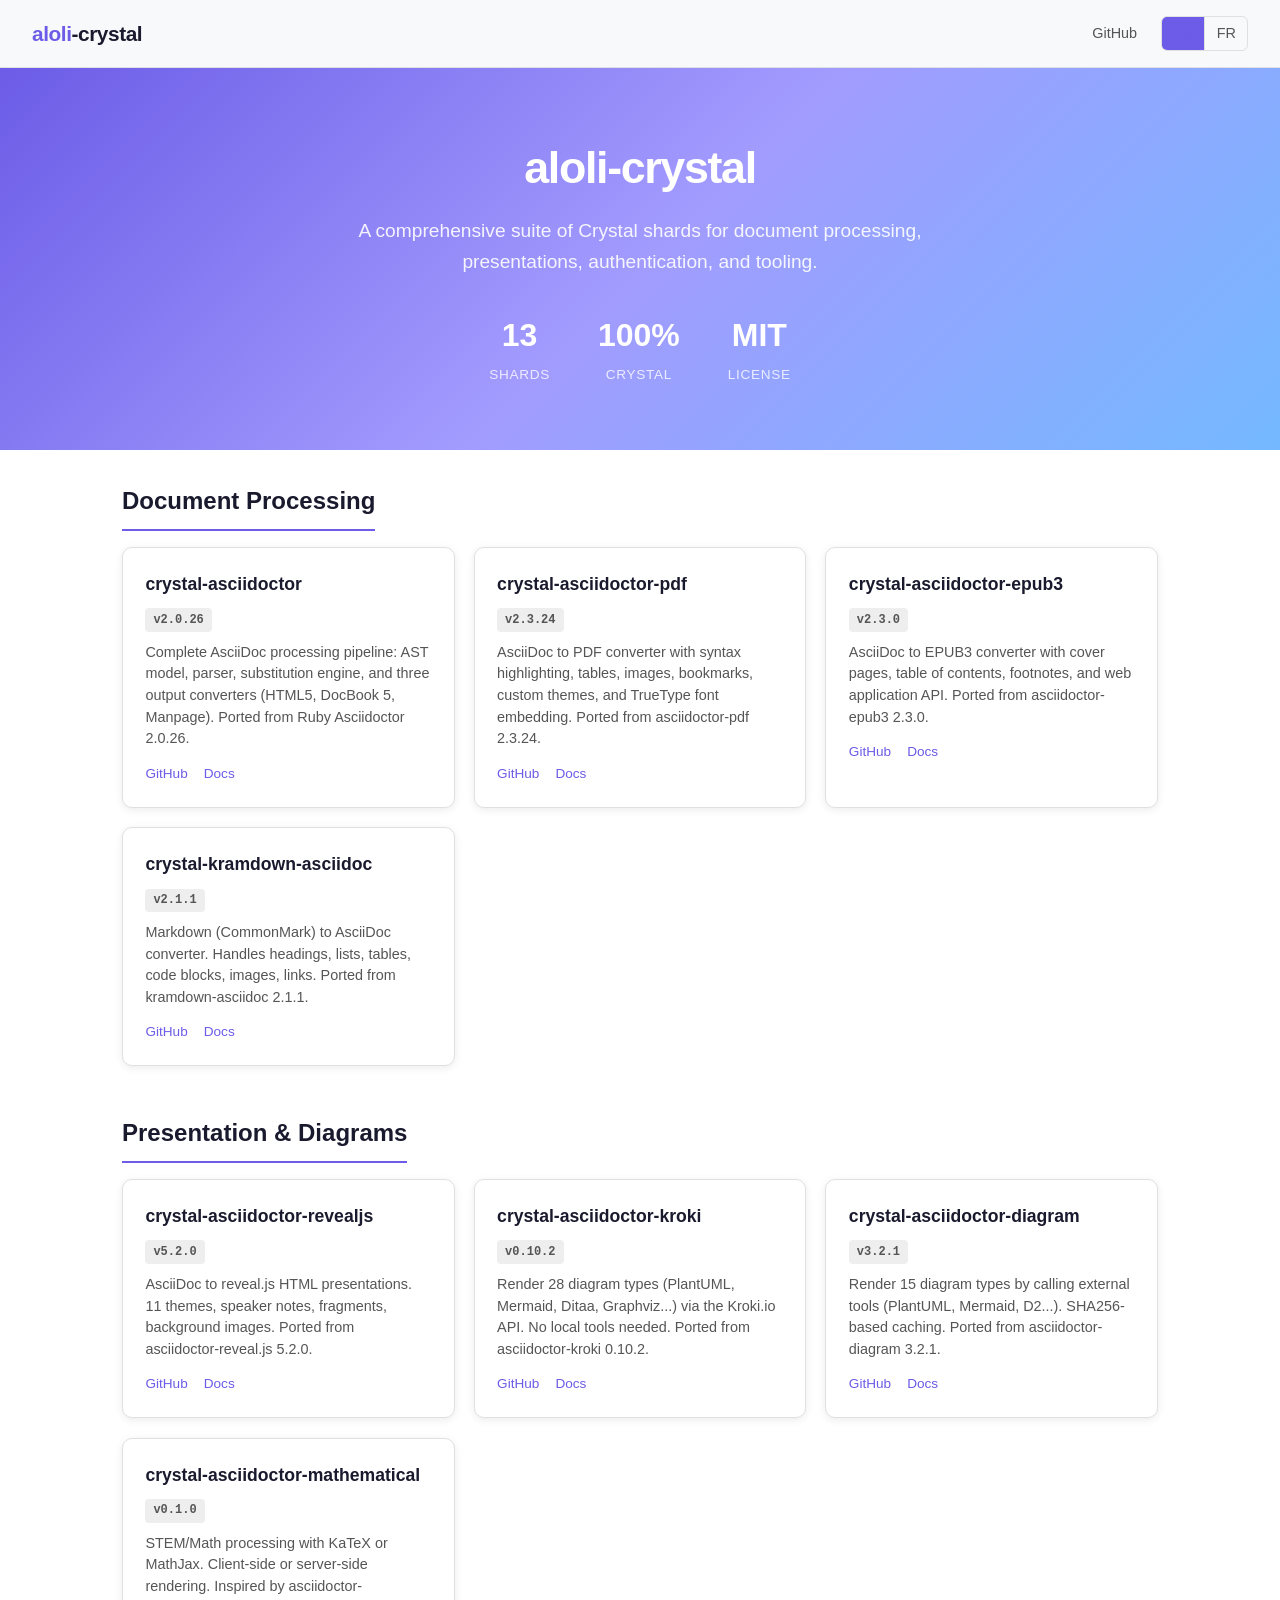
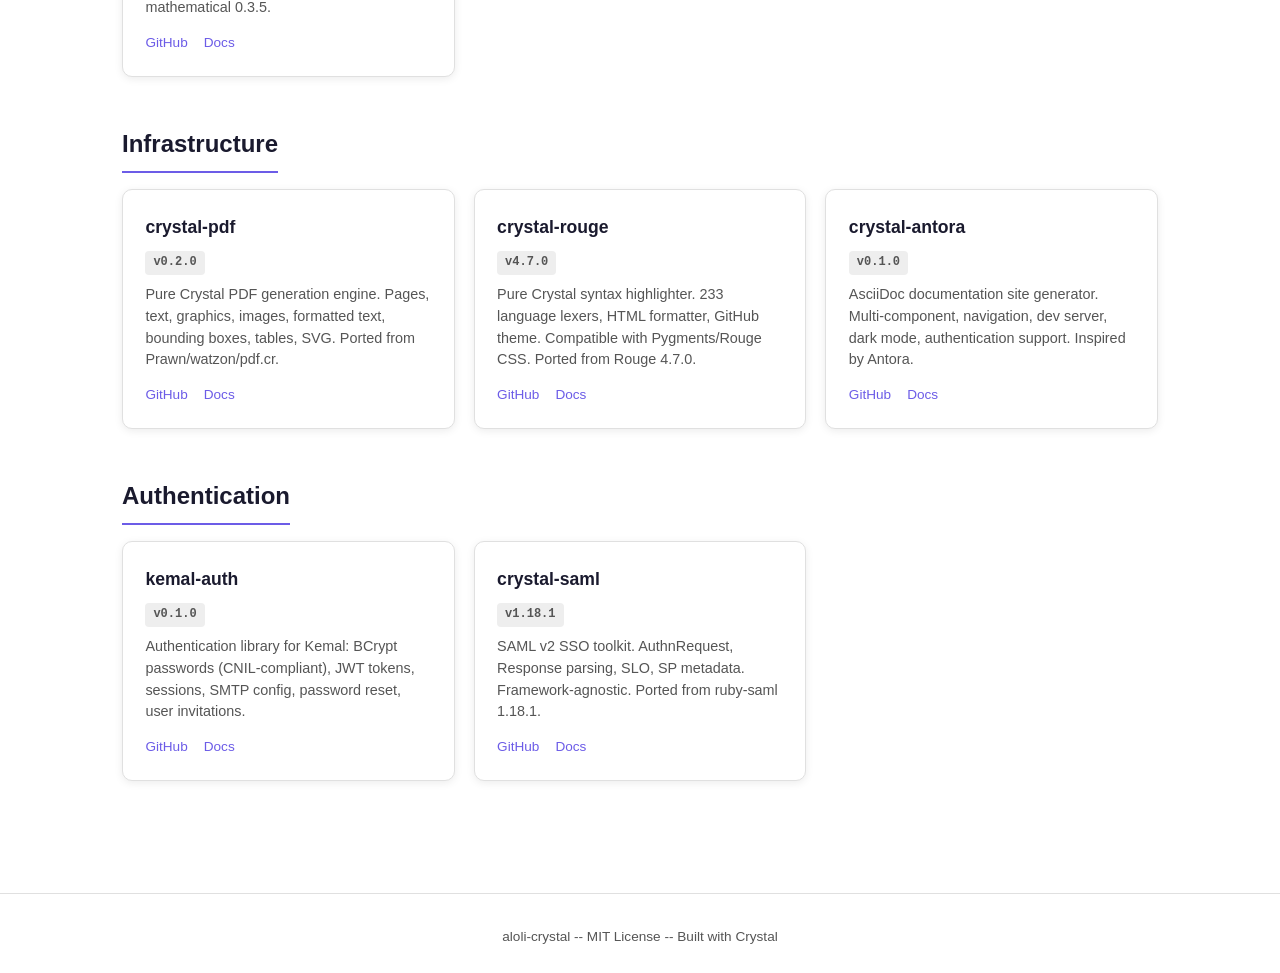
==== index.html @ afec3c2a "Add portal site with EN/FR landing pages and GitHub Pages deployment Static HTML portal listing all " ====
<!DOCTYPE html>
<html lang="en">
<head>
  <meta charset="UTF-8">
  <meta name="viewport" content="width=device-width, initial-scale=1.0">
  <title>aloli-crystal -- Crystal Ecosystem</title>
  <meta name="description" content="A comprehensive suite of Crystal shards for document processing, presentations, authentication, and tooling.">
  <link rel="stylesheet" href="css/style.css">
</head>
<body>

<div class="top-bar">
  <div class="logo"><span>aloli</span>-crystal</div>
  <nav>
    <a href="https://github.com/aloli-crystal" target="_blank">GitHub</a>
    <div class="lang-switch">
      <a href="index.html" class="active">EN</a>
      <a href="fr/index.html">FR</a>
    </div>
  </nav>
</div>

<section class="hero">
  <h1>aloli-crystal</h1>
  <p>A comprehensive suite of Crystal shards for document processing, presentations, authentication, and tooling.</p>
  <div class="stats">
    <div class="stat">
      <span class="stat-number">13</span>
      <span class="stat-label">Shards</span>
    </div>
    <div class="stat">
      <span class="stat-number">100%</span>
      <span class="stat-label">Crystal</span>
    </div>
    <div class="stat">
      <span class="stat-number">MIT</span>
      <span class="stat-label">License</span>
    </div>
  </div>
</section>

<div class="container">

  <section class="category">
    <h2>Document Processing</h2>
    <div class="shard-grid">
      <div class="shard-card">
        <h3><a href="https://github.com/aloli-crystal/crystal-asciidoctor">crystal-asciidoctor</a></h3>
        <span class="version">v2.0.26</span>
        <p class="description">Complete AsciiDoc processing pipeline: AST model, parser, substitution engine, and three output converters (HTML5, DocBook 5, Manpage). Ported from Ruby Asciidoctor 2.0.26.</p>
        <div class="links">
          <a href="https://github.com/aloli-crystal/crystal-asciidoctor">GitHub</a>
          <a href="https://github.com/aloli-crystal/crystal-asciidoctor/tree/main/docs">Docs</a>
        </div>
      </div>
      <div class="shard-card">
        <h3><a href="https://github.com/aloli-crystal/crystal-asciidoctor-pdf">crystal-asciidoctor-pdf</a></h3>
        <span class="version">v2.3.24</span>
        <p class="description">AsciiDoc to PDF converter with syntax highlighting, tables, images, bookmarks, custom themes, and TrueType font embedding. Ported from asciidoctor-pdf 2.3.24.</p>
        <div class="links">
          <a href="https://github.com/aloli-crystal/crystal-asciidoctor-pdf">GitHub</a>
          <a href="https://github.com/aloli-crystal/crystal-asciidoctor-pdf/tree/main/docs">Docs</a>
        </div>
      </div>
      <div class="shard-card">
        <h3><a href="https://github.com/aloli-crystal/crystal-asciidoctor-epub3">crystal-asciidoctor-epub3</a></h3>
        <span class="version">v2.3.0</span>
        <p class="description">AsciiDoc to EPUB3 converter with cover pages, table of contents, footnotes, and web application API. Ported from asciidoctor-epub3 2.3.0.</p>
        <div class="links">
          <a href="https://github.com/aloli-crystal/crystal-asciidoctor-epub3">GitHub</a>
          <a href="https://github.com/aloli-crystal/crystal-asciidoctor-epub3/tree/main/docs">Docs</a>
        </div>
      </div>
      <div class="shard-card">
        <h3><a href="https://github.com/aloli-crystal/crystal-kramdown-asciidoc">crystal-kramdown-asciidoc</a></h3>
        <span class="version">v2.1.1</span>
        <p class="description">Markdown (CommonMark) to AsciiDoc converter. Handles headings, lists, tables, code blocks, images, links. Ported from kramdown-asciidoc 2.1.1.</p>
        <div class="links">
          <a href="https://github.com/aloli-crystal/crystal-kramdown-asciidoc">GitHub</a>
          <a href="https://github.com/aloli-crystal/crystal-kramdown-asciidoc/tree/main/docs">Docs</a>
        </div>
      </div>
    </div>
  </section>

  <section class="category">
    <h2>Presentation & Diagrams</h2>
    <div class="shard-grid">
      <div class="shard-card">
        <h3><a href="https://github.com/aloli-crystal/crystal-asciidoctor-revealjs">crystal-asciidoctor-revealjs</a></h3>
        <span class="version">v5.2.0</span>
        <p class="description">AsciiDoc to reveal.js HTML presentations. 11 themes, speaker notes, fragments, background images. Ported from asciidoctor-reveal.js 5.2.0.</p>
        <div class="links">
          <a href="https://github.com/aloli-crystal/crystal-asciidoctor-revealjs">GitHub</a>
          <a href="https://github.com/aloli-crystal/crystal-asciidoctor-revealjs/tree/main/docs">Docs</a>
        </div>
      </div>
      <div class="shard-card">
        <h3><a href="https://github.com/aloli-crystal/crystal-asciidoctor-kroki">crystal-asciidoctor-kroki</a></h3>
        <span class="version">v0.10.2</span>
        <p class="description">Render 28 diagram types (PlantUML, Mermaid, Ditaa, Graphviz...) via the Kroki.io API. No local tools needed. Ported from asciidoctor-kroki 0.10.2.</p>
        <div class="links">
          <a href="https://github.com/aloli-crystal/crystal-asciidoctor-kroki">GitHub</a>
          <a href="https://github.com/aloli-crystal/crystal-asciidoctor-kroki/tree/main/docs">Docs</a>
        </div>
      </div>
      <div class="shard-card">
        <h3><a href="https://github.com/aloli-crystal/crystal-asciidoctor-diagram">crystal-asciidoctor-diagram</a></h3>
        <span class="version">v3.2.1</span>
        <p class="description">Render 15 diagram types by calling external tools (PlantUML, Mermaid, D2...). SHA256-based caching. Ported from asciidoctor-diagram 3.2.1.</p>
        <div class="links">
          <a href="https://github.com/aloli-crystal/crystal-asciidoctor-diagram">GitHub</a>
          <a href="https://github.com/aloli-crystal/crystal-asciidoctor-diagram/tree/main/docs">Docs</a>
        </div>
      </div>
      <div class="shard-card">
        <h3><a href="https://github.com/aloli-crystal/crystal-asciidoctor-mathematical">crystal-asciidoctor-mathematical</a></h3>
        <span class="version">v0.1.0</span>
        <p class="description">STEM/Math processing with KaTeX or MathJax. Client-side or server-side rendering. Inspired by asciidoctor-mathematical 0.3.5.</p>
        <div class="links">
          <a href="https://github.com/aloli-crystal/crystal-asciidoctor-mathematical">GitHub</a>
          <a href="https://github.com/aloli-crystal/crystal-asciidoctor-mathematical/tree/main/docs">Docs</a>
        </div>
      </div>
    </div>
  </section>

  <section class="category">
    <h2>Infrastructure</h2>
    <div class="shard-grid">
      <div class="shard-card">
        <h3><a href="https://github.com/aloli-crystal/crystal-pdf">crystal-pdf</a></h3>
        <span class="version">v0.2.0</span>
        <p class="description">Pure Crystal PDF generation engine. Pages, text, graphics, images, formatted text, bounding boxes, tables, SVG. Ported from Prawn/watzon/pdf.cr.</p>
        <div class="links">
          <a href="https://github.com/aloli-crystal/crystal-pdf">GitHub</a>
          <a href="https://github.com/aloli-crystal/crystal-pdf/tree/main/docs">Docs</a>
        </div>
      </div>
      <div class="shard-card">
        <h3><a href="https://github.com/aloli-crystal/crystal-rouge">crystal-rouge</a></h3>
        <span class="version">v4.7.0</span>
        <p class="description">Pure Crystal syntax highlighter. 233 language lexers, HTML formatter, GitHub theme. Compatible with Pygments/Rouge CSS. Ported from Rouge 4.7.0.</p>
        <div class="links">
          <a href="https://github.com/aloli-crystal/crystal-rouge">GitHub</a>
          <a href="https://github.com/aloli-crystal/crystal-rouge/tree/main/docs">Docs</a>
        </div>
      </div>
      <div class="shard-card">
        <h3><a href="https://github.com/aloli-crystal/crystal-antora">crystal-antora</a></h3>
        <span class="version">v0.1.0</span>
        <p class="description">AsciiDoc documentation site generator. Multi-component, navigation, dev server, dark mode, authentication support. Inspired by Antora.</p>
        <div class="links">
          <a href="https://github.com/aloli-crystal/crystal-antora">GitHub</a>
          <a href="https://github.com/aloli-crystal/crystal-antora/tree/main/docs">Docs</a>
        </div>
      </div>
    </div>
  </section>

  <section class="category">
    <h2>Authentication</h2>
    <div class="shard-grid">
      <div class="shard-card">
        <h3><a href="https://github.com/aloli-crystal/kemal-auth">kemal-auth</a></h3>
        <span class="version">v0.1.0</span>
        <p class="description">Authentication library for Kemal: BCrypt passwords (CNIL-compliant), JWT tokens, sessions, SMTP config, password reset, user invitations.</p>
        <div class="links">
          <a href="https://github.com/aloli-crystal/kemal-auth">GitHub</a>
          <a href="https://github.com/aloli-crystal/kemal-auth/tree/main/docs">Docs</a>
        </div>
      </div>
      <div class="shard-card">
        <h3><a href="https://github.com/aloli-crystal/crystal-saml">crystal-saml</a></h3>
        <span class="version">v1.18.1</span>
        <p class="description">SAML v2 SSO toolkit. AuthnRequest, Response parsing, SLO, SP metadata. Framework-agnostic. Ported from ruby-saml 1.18.1.</p>
        <div class="links">
          <a href="https://github.com/aloli-crystal/crystal-saml">GitHub</a>
          <a href="https://github.com/aloli-crystal/crystal-saml/tree/main/docs">Docs</a>
        </div>
      </div>
    </div>
  </section>

</div>

<footer>
  <p>aloli-crystal -- MIT License -- Built with Crystal</p>
</footer>

</body>
</html>
---- css/style.css ----
:root {
  --bg: #ffffff;
  --bg-secondary: #f8f9fa;
  --bg-card: #ffffff;
  --text: #1a1a2e;
  --text-secondary: #555;
  --accent: #6c5ce7;
  --accent-hover: #5a4bd1;
  --border: #e0e0e0;
  --shadow: 0 2px 8px rgba(0, 0, 0, 0.08);
  --shadow-hover: 0 4px 16px rgba(0, 0, 0, 0.12);
  --radius: 10px;
  --code-bg: #f1f1f1;
  --tag-bg: #eee;
  --tag-text: #555;
  --hero-gradient: linear-gradient(135deg, #6c5ce7 0%, #a29bfe 50%, #74b9ff 100%);
}

@media (prefers-color-scheme: dark) {
  :root {
    --bg: #0f0f23;
    --bg-secondary: #1a1a2e;
    --bg-card: #16213e;
    --text: #e0e0e0;
    --text-secondary: #a0a0a0;
    --accent: #a29bfe;
    --accent-hover: #6c5ce7;
    --border: #2a2a4a;
    --shadow: 0 2px 8px rgba(0, 0, 0, 0.3);
    --shadow-hover: 0 4px 16px rgba(0, 0, 0, 0.4);
    --code-bg: #1e1e3f;
    --tag-bg: #2a2a4a;
    --tag-text: #a0a0a0;
  }
}

*, *::before, *::after {
  box-sizing: border-box;
  margin: 0;
  padding: 0;
}

body {
  font-family: -apple-system, BlinkMacSystemFont, 'Segoe UI', Roboto, Oxygen, Ubuntu, sans-serif;
  background: var(--bg);
  color: var(--text);
  line-height: 1.6;
  -webkit-font-smoothing: antialiased;
}

a {
  color: var(--accent);
  text-decoration: none;
  transition: color 0.2s;
}

a:hover {
  color: var(--accent-hover);
}

/* Header / Nav */
.top-bar {
  display: flex;
  justify-content: space-between;
  align-items: center;
  padding: 1rem 2rem;
  background: var(--bg-secondary);
  border-bottom: 1px solid var(--border);
  position: sticky;
  top: 0;
  z-index: 100;
  backdrop-filter: blur(10px);
}

.top-bar .logo {
  font-size: 1.3rem;
  font-weight: 700;
  color: var(--text);
  letter-spacing: -0.02em;
}

.top-bar .logo span {
  color: var(--accent);
}

.top-bar nav {
  display: flex;
  gap: 1.5rem;
  align-items: center;
}

.top-bar nav a {
  color: var(--text-secondary);
  font-size: 0.9rem;
  font-weight: 500;
  transition: color 0.2s;
}

.top-bar nav a:hover,
.top-bar nav a.active {
  color: var(--accent);
}

.lang-switch {
  display: inline-flex;
  gap: 0;
  border: 1px solid var(--border);
  border-radius: 6px;
  overflow: hidden;
}

.lang-switch a {
  padding: 0.3rem 0.7rem;
  font-size: 0.8rem;
  font-weight: 600;
  color: var(--text-secondary);
  background: transparent;
  border-right: 1px solid var(--border);
}

.lang-switch a:last-child {
  border-right: none;
}

.lang-switch a.active {
  background: var(--accent);
  color: #fff;
}

/* Hero */
.hero {
  background: var(--hero-gradient);
  padding: 4rem 2rem;
  text-align: center;
  color: #fff;
}

.hero h1 {
  font-size: 2.8rem;
  font-weight: 800;
  margin-bottom: 0.8rem;
  letter-spacing: -0.03em;
}

.hero p {
  font-size: 1.2rem;
  opacity: 0.9;
  max-width: 600px;
  margin: 0 auto;
}

.hero .stats {
  display: flex;
  justify-content: center;
  gap: 3rem;
  margin-top: 2rem;
}

.hero .stat {
  text-align: center;
}

.hero .stat-number {
  font-size: 2rem;
  font-weight: 800;
  display: block;
}

.hero .stat-label {
  font-size: 0.85rem;
  opacity: 0.8;
  text-transform: uppercase;
  letter-spacing: 0.05em;
}

/* Main content */
.container {
  max-width: 1100px;
  margin: 0 auto;
  padding: 2rem;
}

/* Category sections */
.category {
  margin-bottom: 3rem;
}

.category h2 {
  font-size: 1.5rem;
  font-weight: 700;
  color: var(--text);
  margin-bottom: 1rem;
  padding-bottom: 0.5rem;
  border-bottom: 2px solid var(--accent);
  display: inline-block;
}

/* Shard cards */
.shard-grid {
  display: grid;
  grid-template-columns: repeat(auto-fill, minmax(320px, 1fr));
  gap: 1.2rem;
}

.shard-card {
  background: var(--bg-card);
  border: 1px solid var(--border);
  border-radius: var(--radius);
  padding: 1.4rem;
  box-shadow: var(--shadow);
  transition: box-shadow 0.2s, transform 0.2s;
}

.shard-card:hover {
  box-shadow: var(--shadow-hover);
  transform: translateY(-2px);
}

.shard-card h3 {
  font-size: 1.1rem;
  font-weight: 700;
  margin-bottom: 0.4rem;
}

.shard-card h3 a {
  color: var(--text);
}

.shard-card h3 a:hover {
  color: var(--accent);
}

.shard-card .version {
  display: inline-block;
  background: var(--tag-bg);
  color: var(--tag-text);
  padding: 0.15rem 0.5rem;
  border-radius: 4px;
  font-size: 0.75rem;
  font-weight: 600;
  font-family: 'SF Mono', 'Fira Code', monospace;
  margin-bottom: 0.6rem;
}

.shard-card .description {
  color: var(--text-secondary);
  font-size: 0.9rem;
  line-height: 1.5;
  margin-bottom: 0.8rem;
}

.shard-card .links {
  display: flex;
  gap: 1rem;
  font-size: 0.85rem;
}

.shard-card .links a {
  font-weight: 500;
}

/* Footer */
footer {
  text-align: center;
  padding: 2rem;
  color: var(--text-secondary);
  font-size: 0.85rem;
  border-top: 1px solid var(--border);
  margin-top: 2rem;
}

/* Responsive */
@media (max-width: 768px) {
  .hero h1 {
    font-size: 2rem;
  }
  .hero .stats {
    gap: 1.5rem;
  }
  .shard-grid {
    grid-template-columns: 1fr;
  }
  .top-bar {
    flex-wrap: wrap;
    gap: 0.5rem;
  }
}
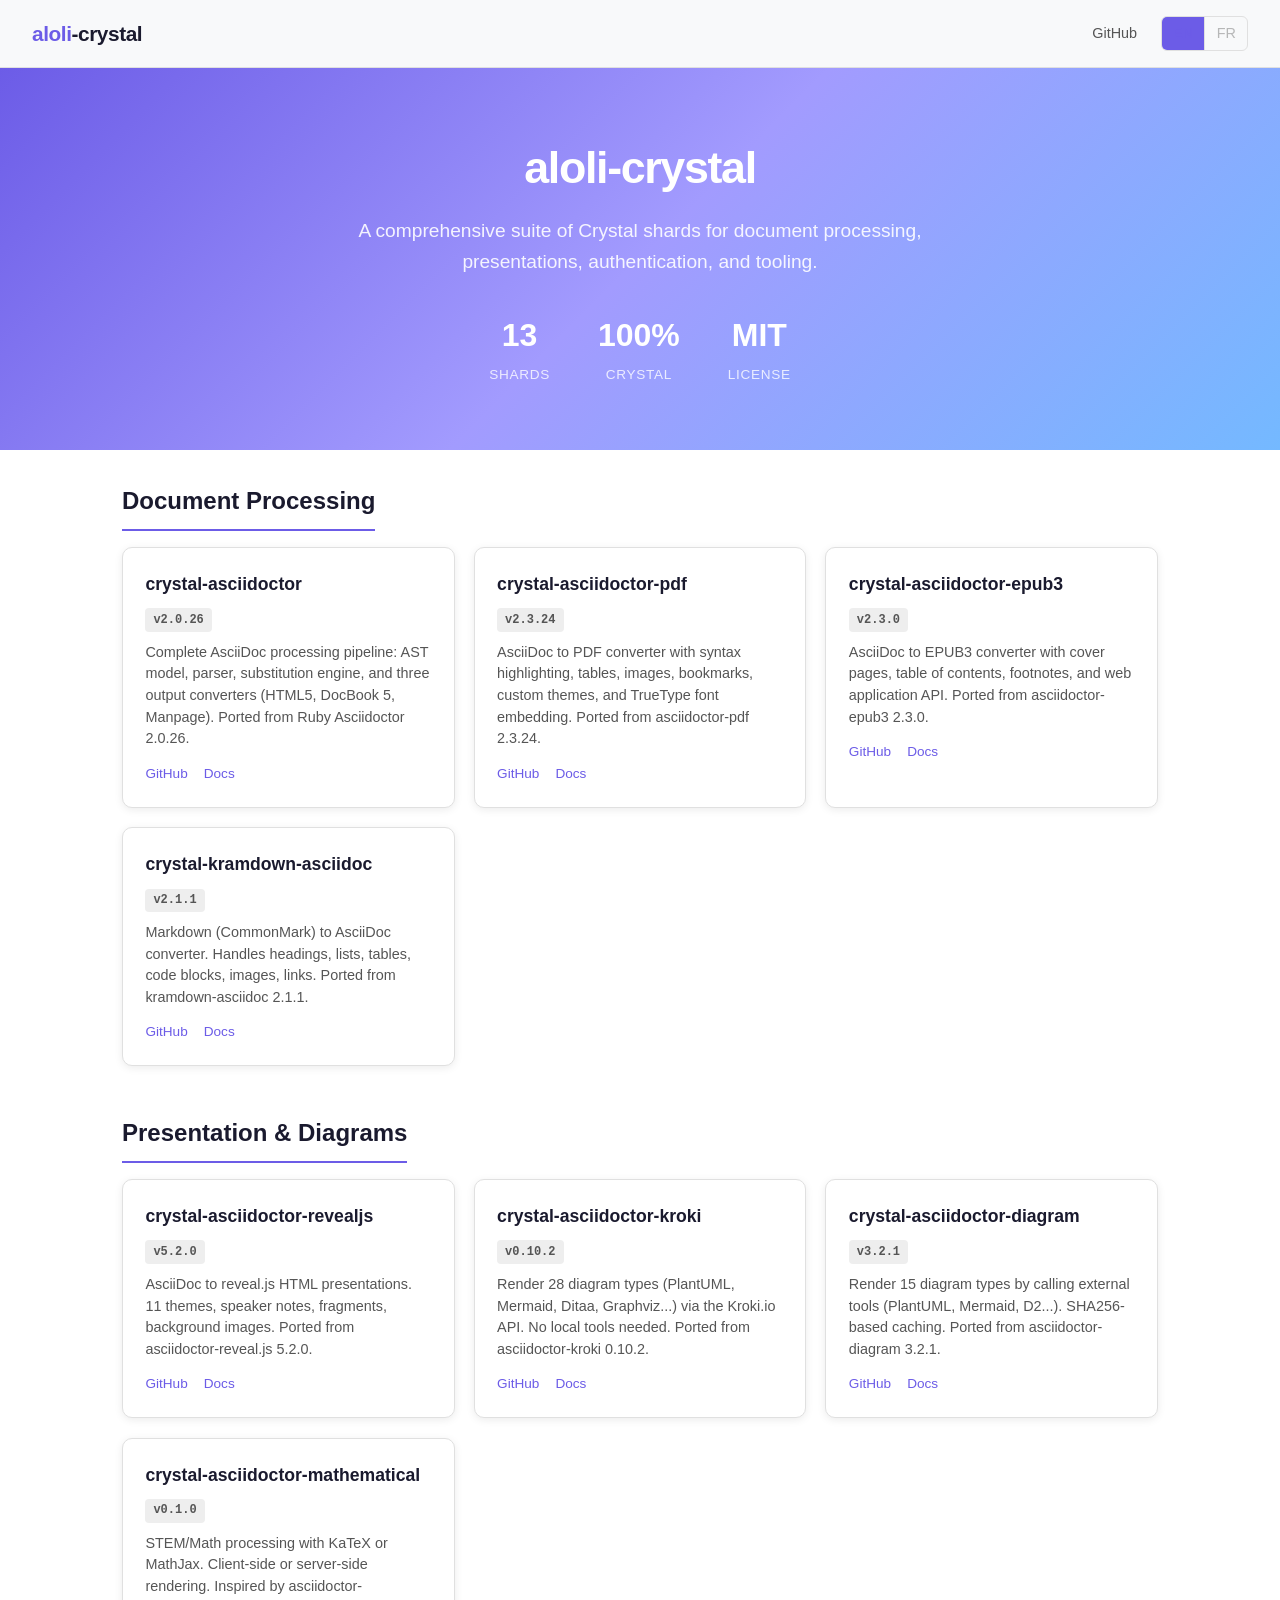
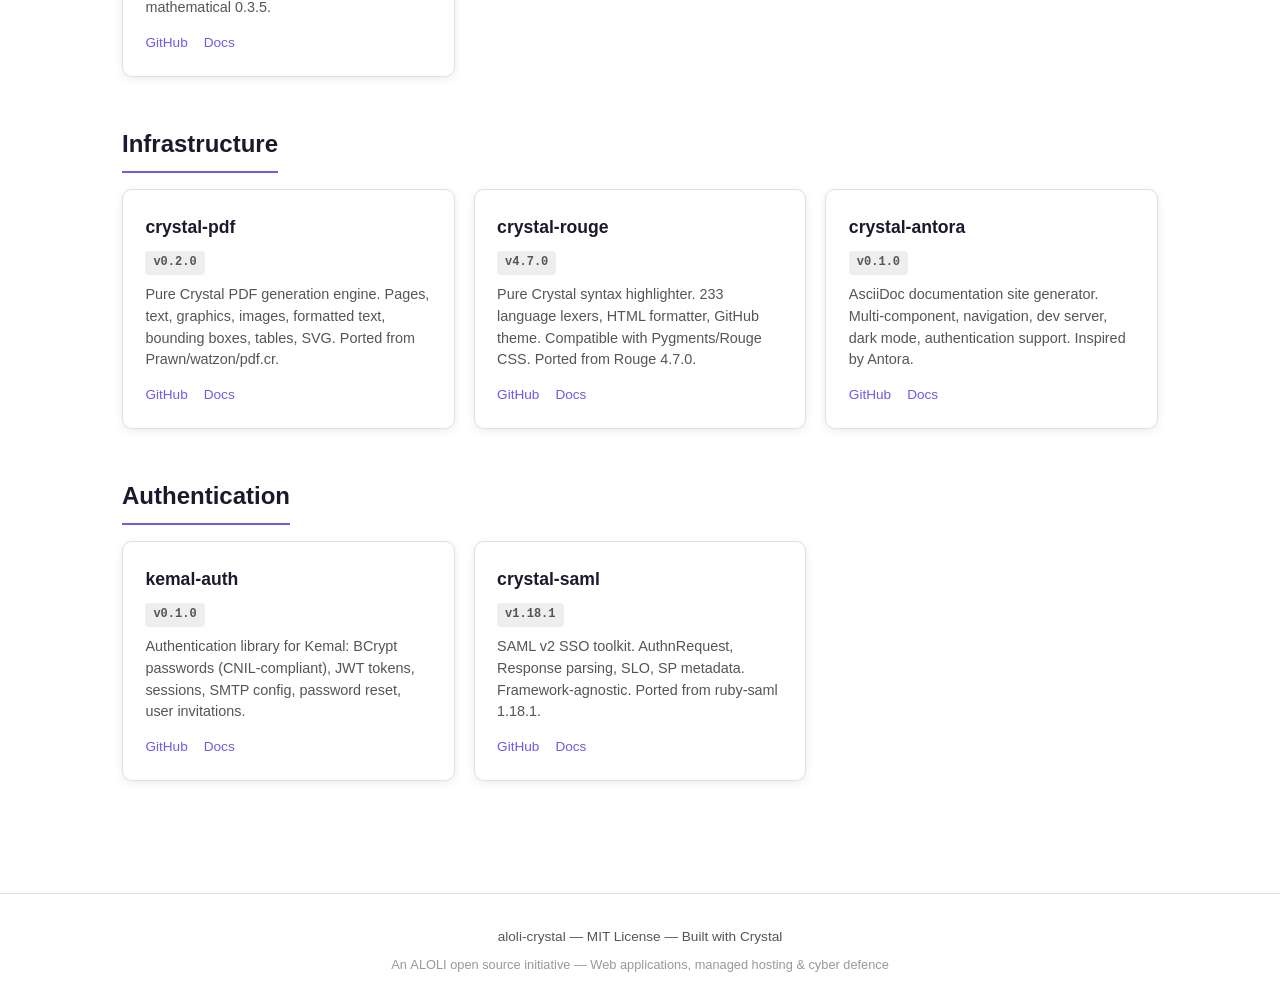
==== commit da4ddcf2: "Ajouter le footer ALOLI discret et améliorer le sélecteur de langue" ====
--- a/index.html
+++ b/index.html
@@ -185,7 +185,8 @@
 </div>
 
 <footer>
-  <p>aloli-crystal -- MIT License -- Built with Crystal</p>
+  <p>aloli-crystal — MIT License — Built with Crystal</p>
+  <p class="aloli">An <a href="https://aloli.fr" target="_blank">ALOLI</a> open source initiative — Web applications, managed hosting & cyber defence</p>
 </footer>
 
 </body>
--- a/css/style.css
+++ b/css/style.css
@@ -127,6 +127,14 @@
   color: #fff;
 }
 
+.lang-switch a:not(.active) {
+  opacity: 0.4;
+}
+
+.lang-switch a:not(.active):hover {
+  opacity: 0.8;
+}
+
 /* Hero */
 .hero {
   background: var(--hero-gradient);
@@ -269,6 +277,21 @@
   margin-top: 2rem;
 }
 
+footer a {
+  color: var(--text-secondary);
+  font-weight: 500;
+}
+
+footer a:hover {
+  color: var(--accent);
+}
+
+footer .aloli {
+  margin-top: 0.5rem;
+  font-size: 0.8rem;
+  opacity: 0.6;
+}
+
 /* Responsive */
 @media (max-width: 768px) {
   .hero h1 {
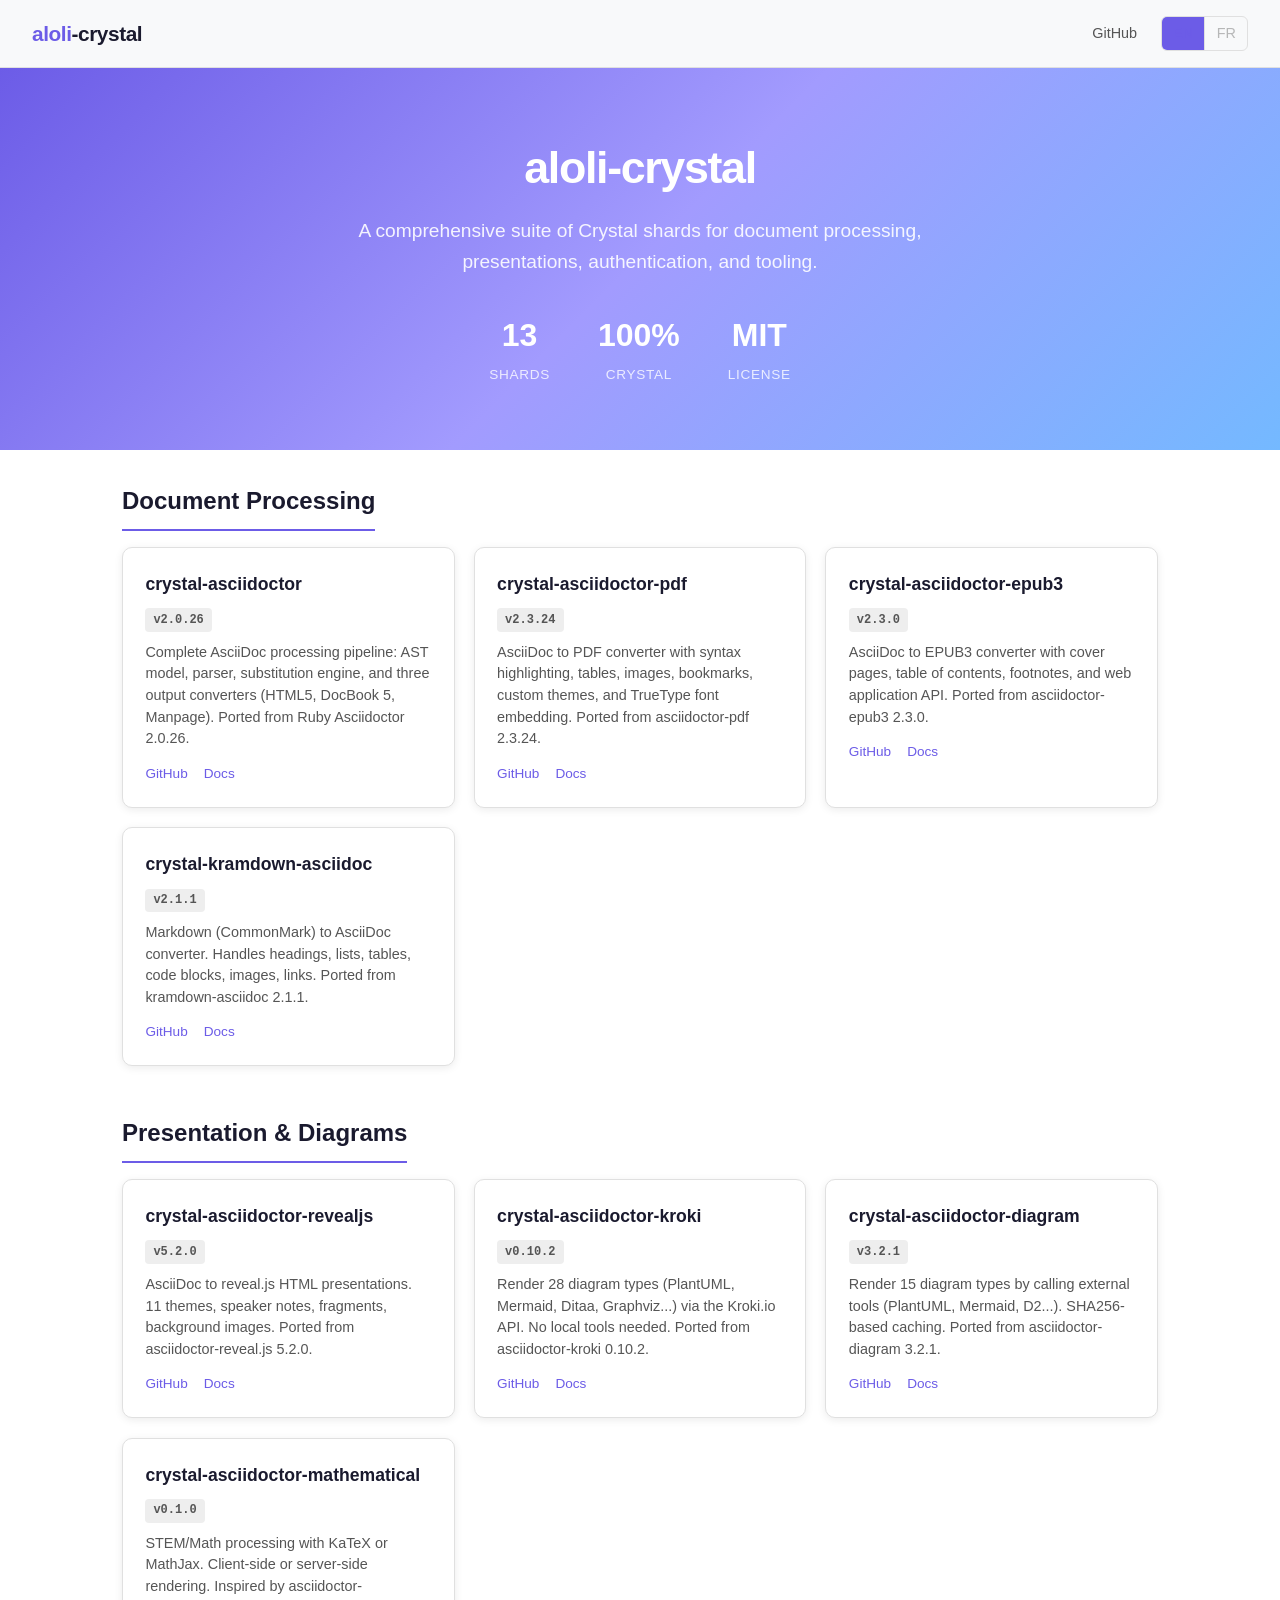
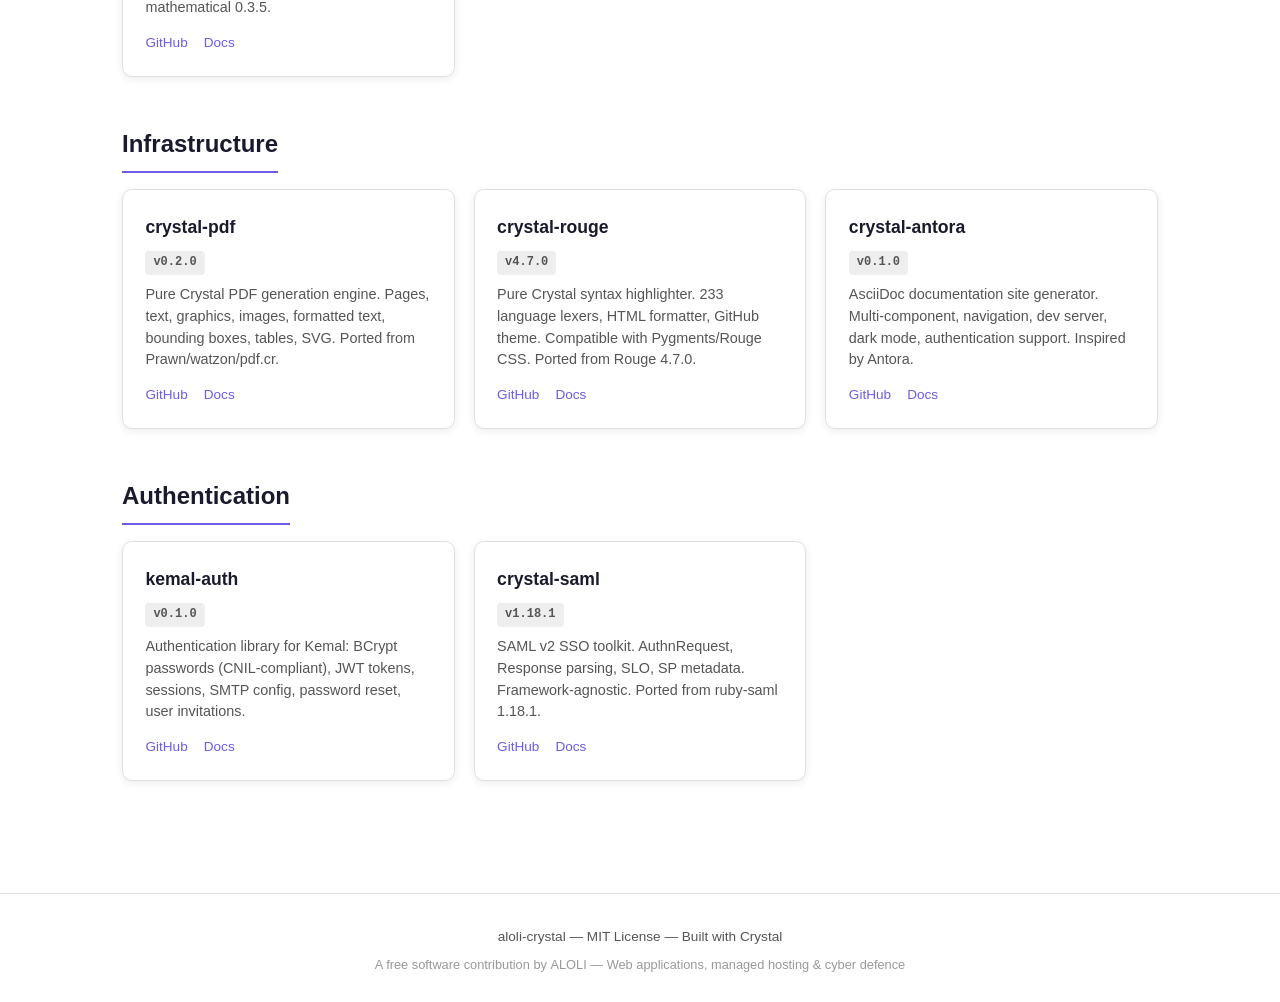
==== commit e5bceb10: "Corriger le texte du footer ALOLI" ====
--- a/index.html
+++ b/index.html
@@ -186,7 +186,7 @@
 
 <footer>
   <p>aloli-crystal — MIT License — Built with Crystal</p>
-  <p class="aloli">An <a href="https://aloli.fr" target="_blank">ALOLI</a> open source initiative — Web applications, managed hosting & cyber defence</p>
+  <p class="aloli">A free software contribution by <a href="https://aloli.fr" target="_blank">ALOLI</a> — Web applications, managed hosting & cyber defence</p>
 </footer>
 
 </body>
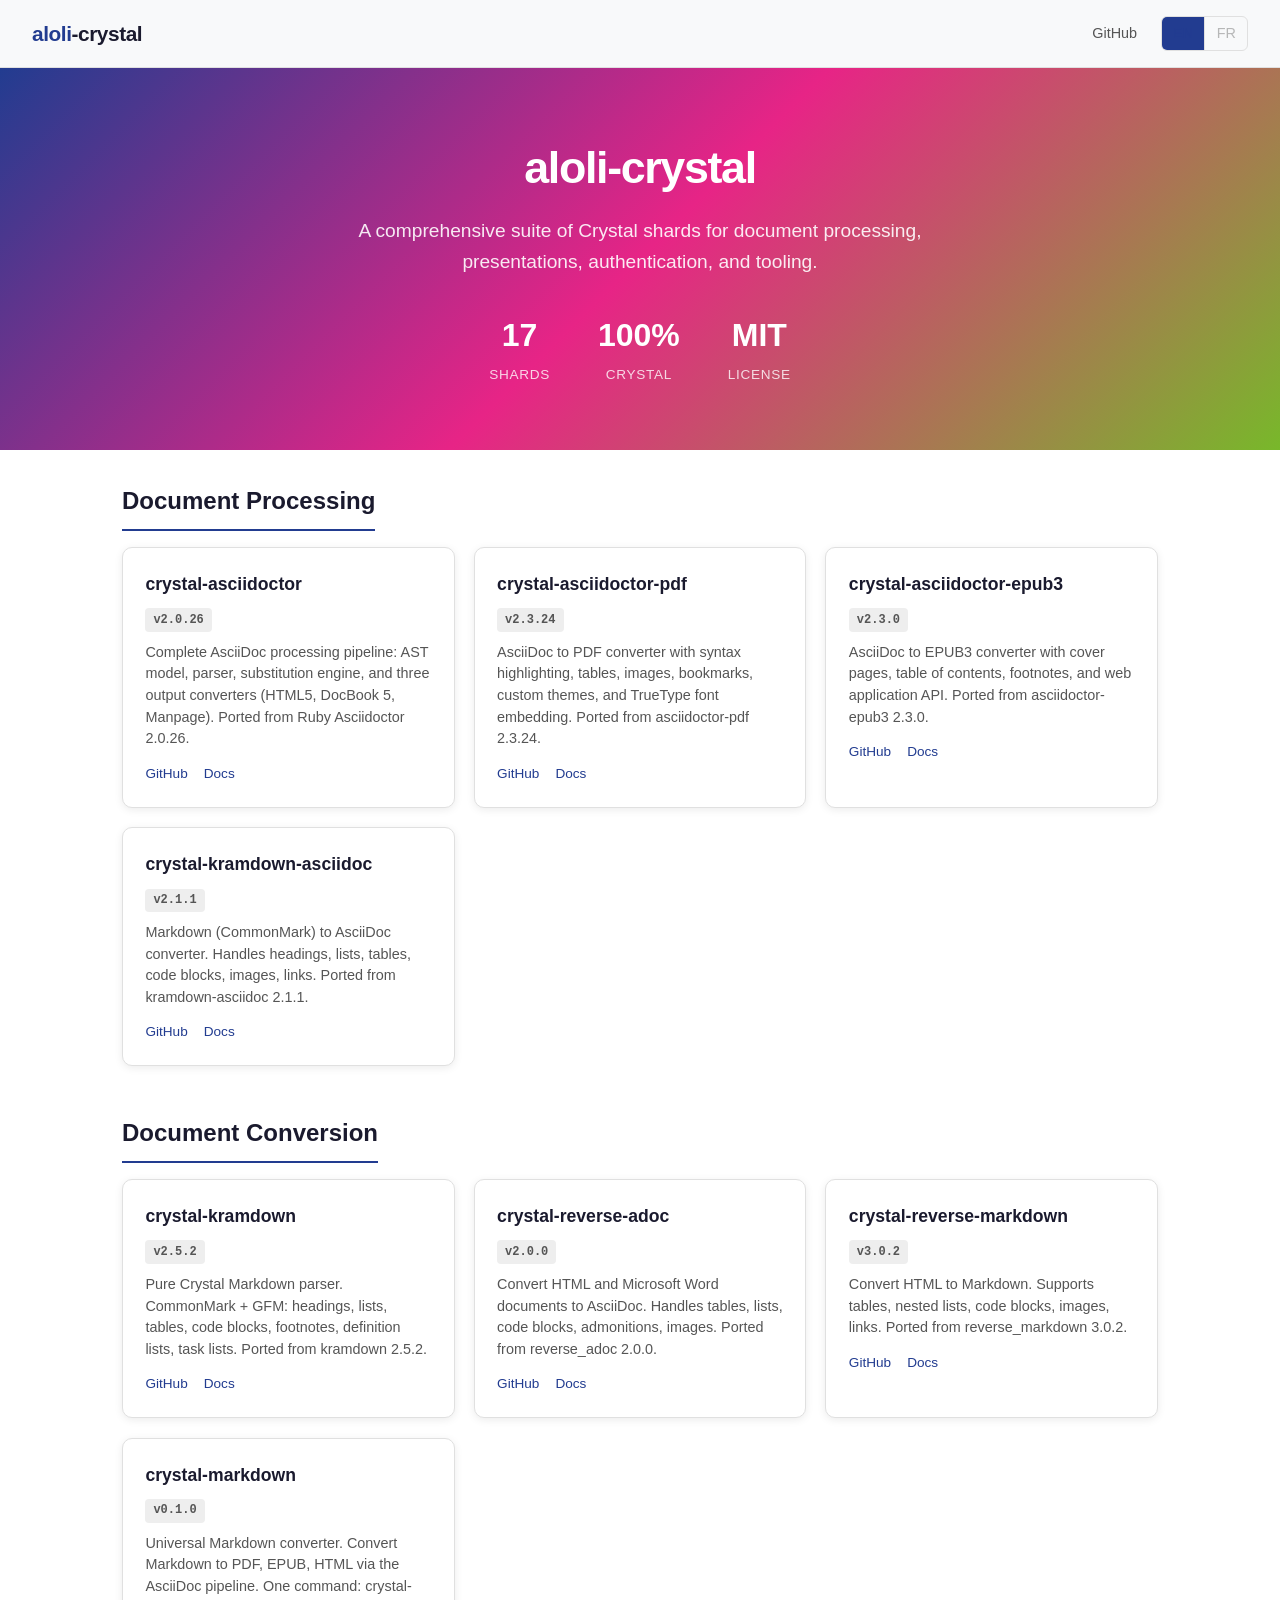
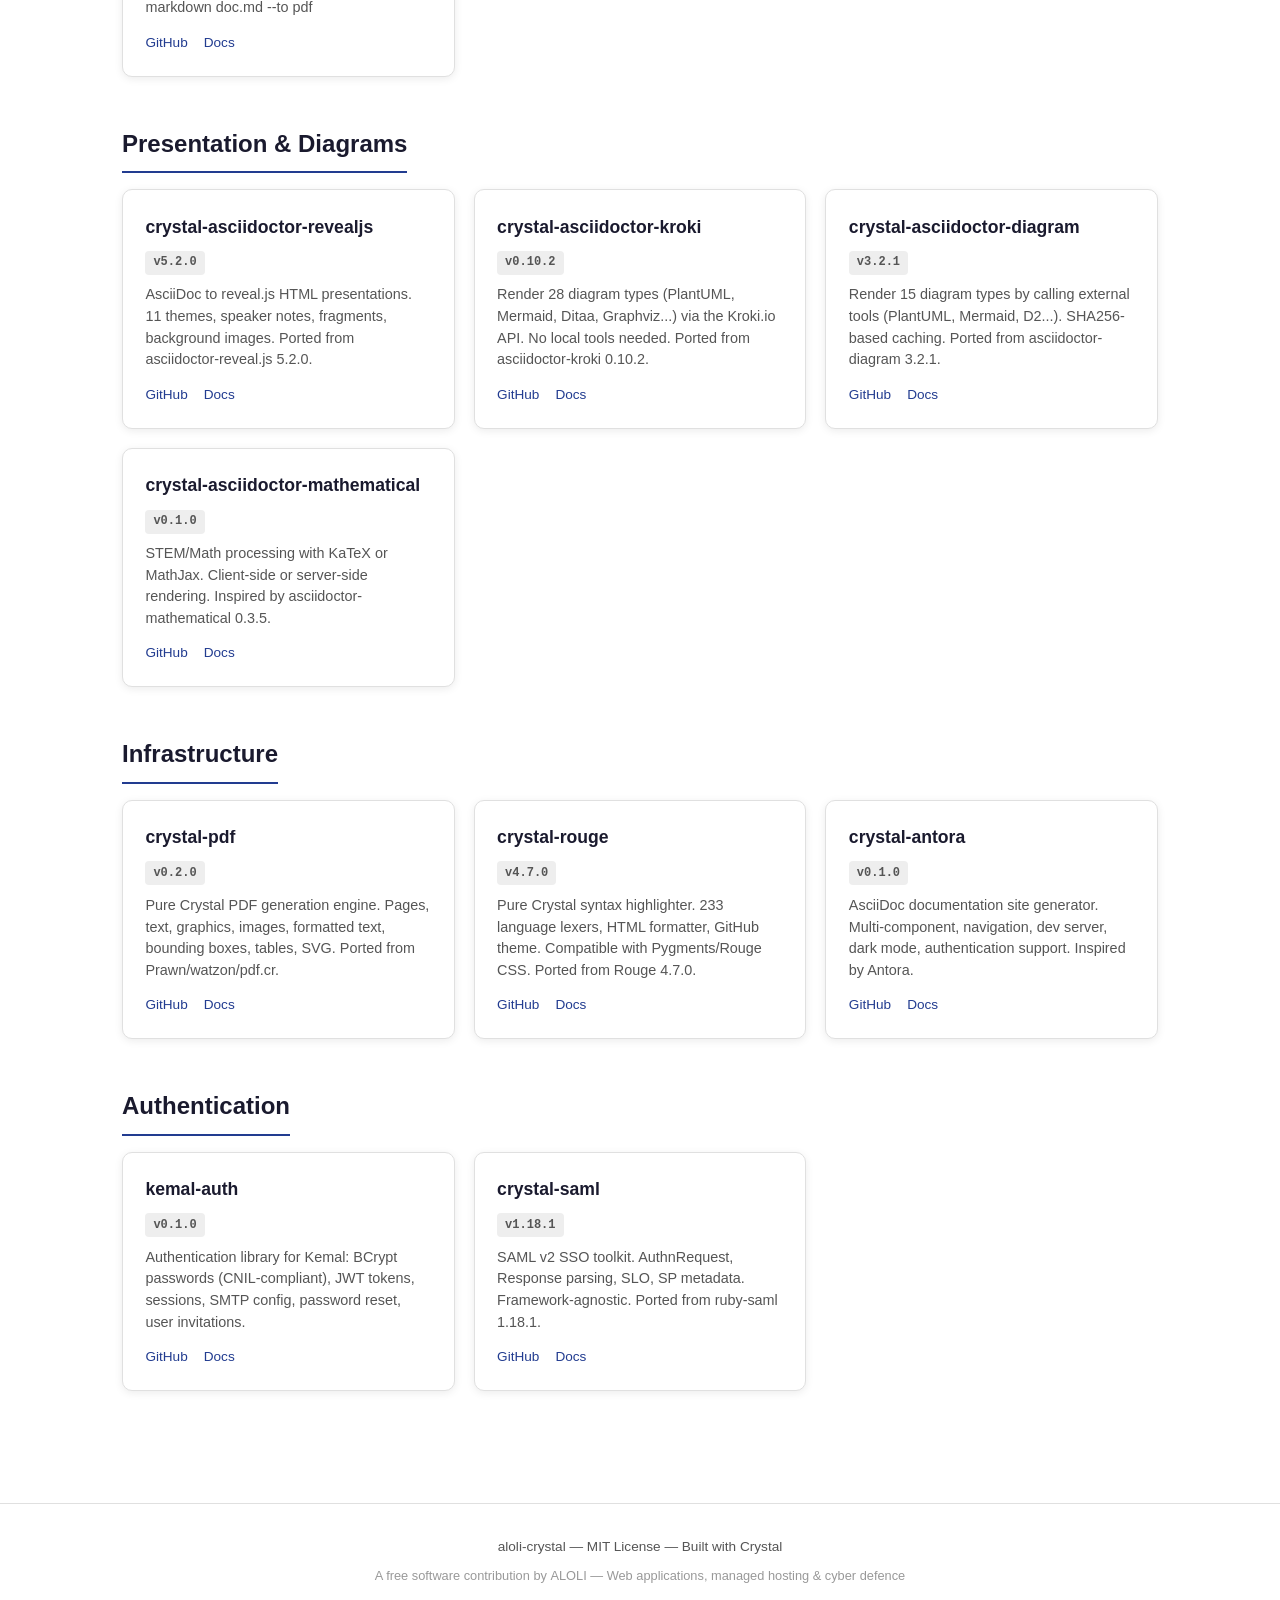
==== commit 9150f7e6: "Add 4 document conversion shards to portal Add crystal-kramdown, crystal-reverse-adoc, crystal-rever" ====
--- a/index.html
+++ b/index.html
@@ -25,7 +25,7 @@
   <p>A comprehensive suite of Crystal shards for document processing, presentations, authentication, and tooling.</p>
   <div class="stats">
     <div class="stat">
-      <span class="stat-number">13</span>
+      <span class="stat-number">17</span>
       <span class="stat-label">Shards</span>
     </div>
     <div class="stat">
@@ -78,6 +78,48 @@
         <div class="links">
           <a href="https://github.com/aloli-crystal/crystal-kramdown-asciidoc">GitHub</a>
           <a href="https://github.com/aloli-crystal/crystal-kramdown-asciidoc/tree/main/docs">Docs</a>
+        </div>
+      </div>
+    </div>
+  </section>
+
+  <section class="category">
+    <h2>Document Conversion</h2>
+    <div class="shard-grid">
+      <div class="shard-card">
+        <h3><a href="https://github.com/aloli-crystal/crystal-kramdown">crystal-kramdown</a></h3>
+        <span class="version">v2.5.2</span>
+        <p class="description">Pure Crystal Markdown parser. CommonMark + GFM: headings, lists, tables, code blocks, footnotes, definition lists, task lists. Ported from kramdown 2.5.2.</p>
+        <div class="links">
+          <a href="https://github.com/aloli-crystal/crystal-kramdown">GitHub</a>
+          <a href="https://github.com/aloli-crystal/crystal-kramdown/tree/main/docs">Docs</a>
+        </div>
+      </div>
+      <div class="shard-card">
+        <h3><a href="https://github.com/aloli-crystal/crystal-reverse-adoc">crystal-reverse-adoc</a></h3>
+        <span class="version">v2.0.0</span>
+        <p class="description">Convert HTML and Microsoft Word documents to AsciiDoc. Handles tables, lists, code blocks, admonitions, images. Ported from reverse_adoc 2.0.0.</p>
+        <div class="links">
+          <a href="https://github.com/aloli-crystal/crystal-reverse-adoc">GitHub</a>
+          <a href="https://github.com/aloli-crystal/crystal-reverse-adoc/tree/main/docs">Docs</a>
+        </div>
+      </div>
+      <div class="shard-card">
+        <h3><a href="https://github.com/aloli-crystal/crystal-reverse-markdown">crystal-reverse-markdown</a></h3>
+        <span class="version">v3.0.2</span>
+        <p class="description">Convert HTML to Markdown. Supports tables, nested lists, code blocks, images, links. Ported from reverse_markdown 3.0.2.</p>
+        <div class="links">
+          <a href="https://github.com/aloli-crystal/crystal-reverse-markdown">GitHub</a>
+          <a href="https://github.com/aloli-crystal/crystal-reverse-markdown/tree/main/docs">Docs</a>
+        </div>
+      </div>
+      <div class="shard-card">
+        <h3><a href="https://github.com/aloli-crystal/crystal-markdown">crystal-markdown</a></h3>
+        <span class="version">v0.1.0</span>
+        <p class="description">Universal Markdown converter. Convert Markdown to PDF, EPUB, HTML via the AsciiDoc pipeline. One command: crystal-markdown doc.md --to pdf</p>
+        <div class="links">
+          <a href="https://github.com/aloli-crystal/crystal-markdown">GitHub</a>
+          <a href="https://github.com/aloli-crystal/crystal-markdown/tree/main/docs">Docs</a>
         </div>
       </div>
     </div>
--- a/css/style.css
+++ b/css/style.css
@@ -4,8 +4,8 @@
   --bg-card: #ffffff;
   --text: #1a1a2e;
   --text-secondary: #555;
-  --accent: #6c5ce7;
-  --accent-hover: #5a4bd1;
+  --accent: #223C90;
+  --accent-hover: #E72486;
   --border: #e0e0e0;
   --shadow: 0 2px 8px rgba(0, 0, 0, 0.08);
   --shadow-hover: 0 4px 16px rgba(0, 0, 0, 0.12);
@@ -13,7 +13,7 @@
   --code-bg: #f1f1f1;
   --tag-bg: #eee;
   --tag-text: #555;
-  --hero-gradient: linear-gradient(135deg, #6c5ce7 0%, #a29bfe 50%, #74b9ff 100%);
+  --hero-gradient: linear-gradient(135deg, #223C90 0%, #E72486 50%, #78B82A 100%);
 }
 
 @media (prefers-color-scheme: dark) {
@@ -23,8 +23,8 @@
     --bg-card: #16213e;
     --text: #e0e0e0;
     --text-secondary: #a0a0a0;
-    --accent: #a29bfe;
-    --accent-hover: #6c5ce7;
+    --accent: #E72486;
+    --accent-hover: #78B82A;
     --border: #2a2a4a;
     --shadow: 0 2px 8px rgba(0, 0, 0, 0.3);
     --shadow-hover: 0 4px 16px rgba(0, 0, 0, 0.4);
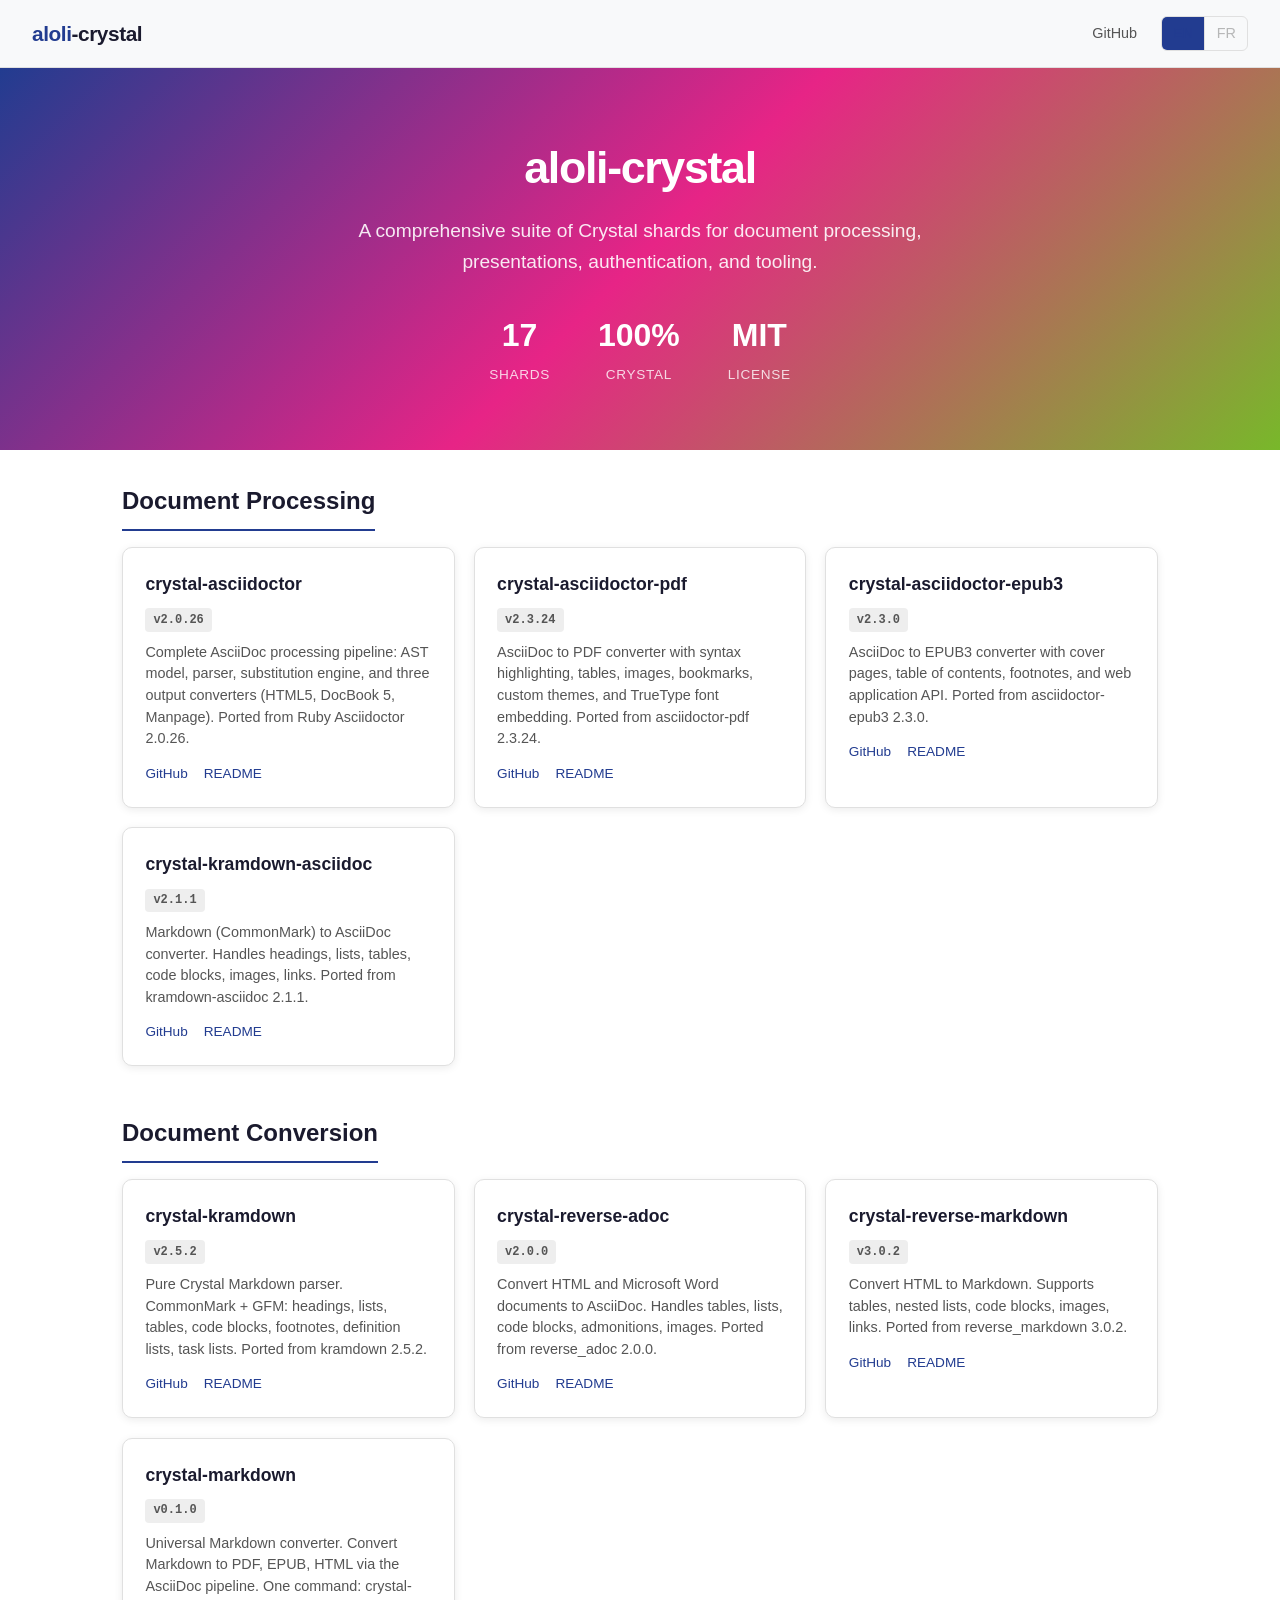
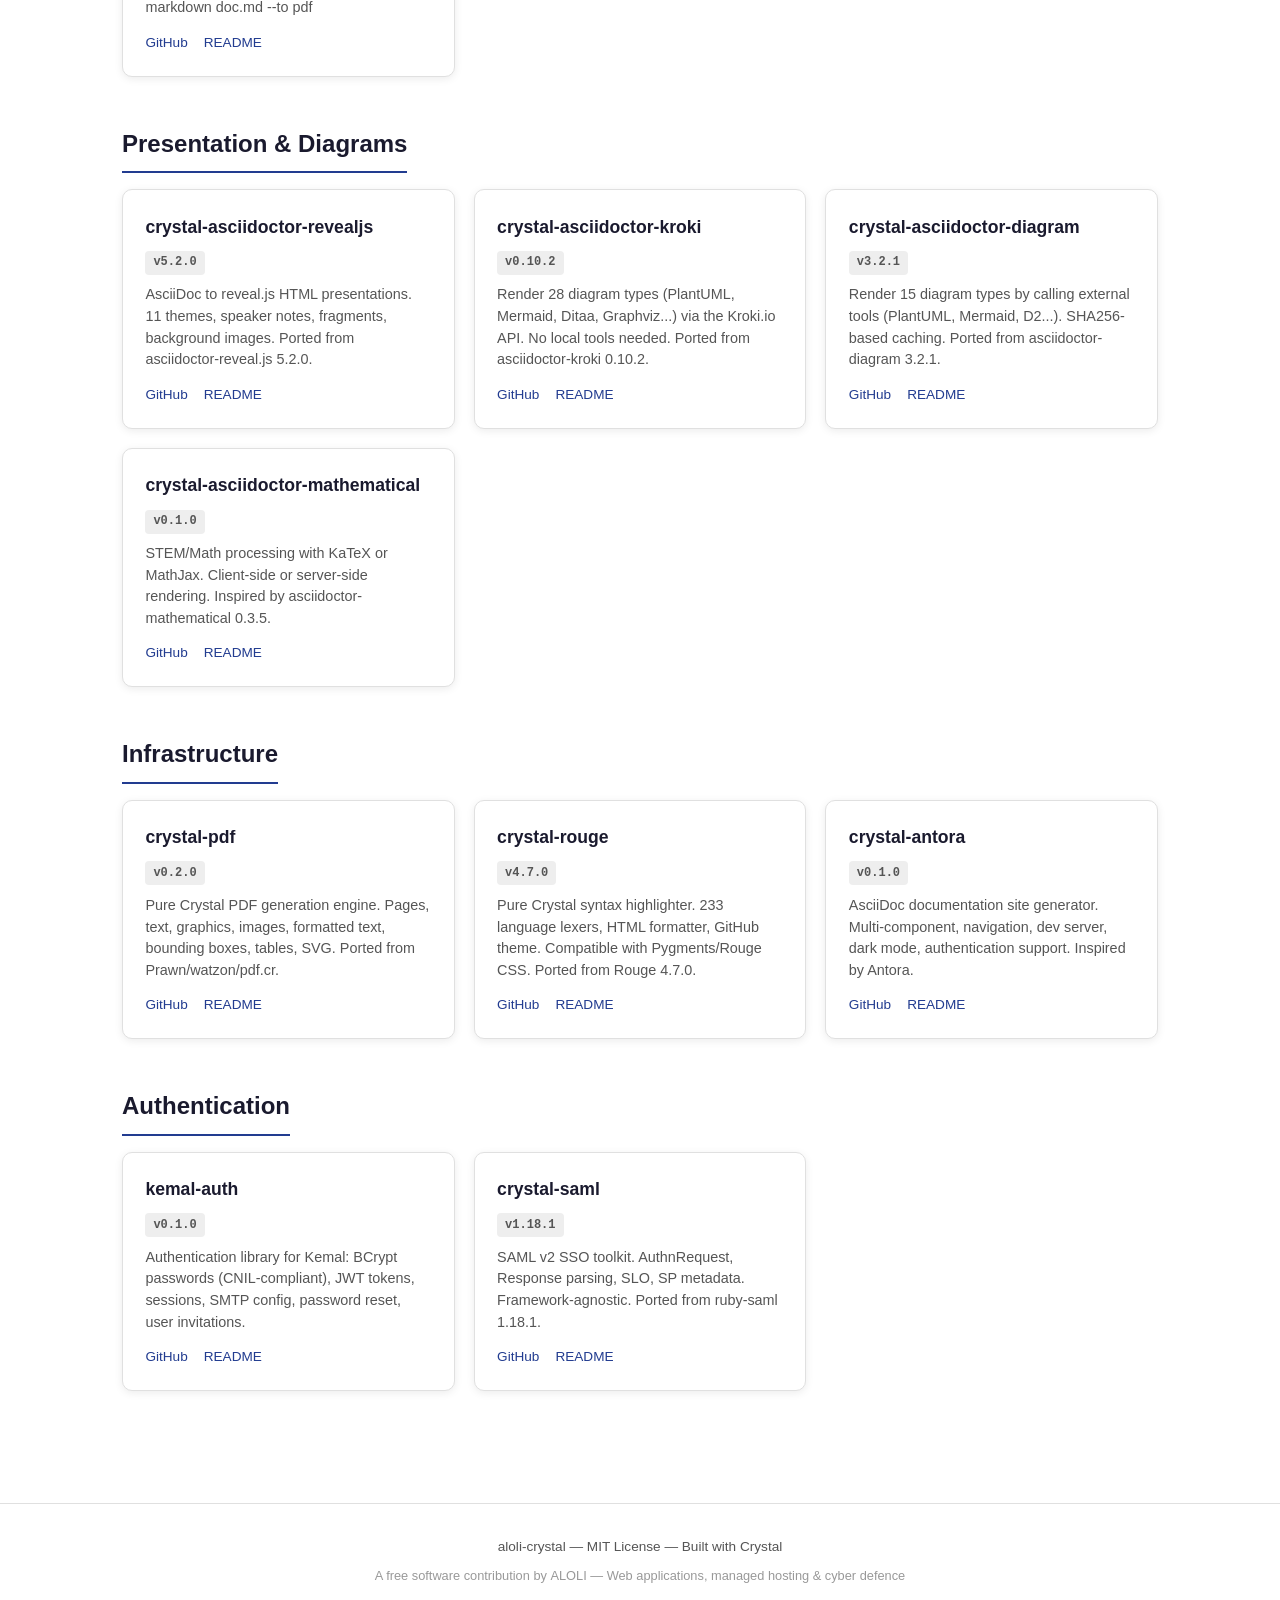
==== commit 8deb02b1: "Corriger les liens Docs → README de chaque shard" ====
--- a/index.html
+++ b/index.html
@@ -50,7 +50,7 @@
         <p class="description">Complete AsciiDoc processing pipeline: AST model, parser, substitution engine, and three output converters (HTML5, DocBook 5, Manpage). Ported from Ruby Asciidoctor 2.0.26.</p>
         <div class="links">
           <a href="https://github.com/aloli-crystal/crystal-asciidoctor">GitHub</a>
-          <a href="https://github.com/aloli-crystal/crystal-asciidoctor/tree/main/docs">Docs</a>
+          <a href="https://github.com/aloli-crystal/crystal-asciidoctor">README</a>
         </div>
       </div>
       <div class="shard-card">
@@ -59,7 +59,7 @@
         <p class="description">AsciiDoc to PDF converter with syntax highlighting, tables, images, bookmarks, custom themes, and TrueType font embedding. Ported from asciidoctor-pdf 2.3.24.</p>
         <div class="links">
           <a href="https://github.com/aloli-crystal/crystal-asciidoctor-pdf">GitHub</a>
-          <a href="https://github.com/aloli-crystal/crystal-asciidoctor-pdf/tree/main/docs">Docs</a>
+          <a href="https://github.com/aloli-crystal/crystal-asciidoctor-pdf">README</a>
         </div>
       </div>
       <div class="shard-card">
@@ -68,7 +68,7 @@
         <p class="description">AsciiDoc to EPUB3 converter with cover pages, table of contents, footnotes, and web application API. Ported from asciidoctor-epub3 2.3.0.</p>
         <div class="links">
           <a href="https://github.com/aloli-crystal/crystal-asciidoctor-epub3">GitHub</a>
-          <a href="https://github.com/aloli-crystal/crystal-asciidoctor-epub3/tree/main/docs">Docs</a>
+          <a href="https://github.com/aloli-crystal/crystal-asciidoctor-epub3">README</a>
         </div>
       </div>
       <div class="shard-card">
@@ -77,7 +77,7 @@
         <p class="description">Markdown (CommonMark) to AsciiDoc converter. Handles headings, lists, tables, code blocks, images, links. Ported from kramdown-asciidoc 2.1.1.</p>
         <div class="links">
           <a href="https://github.com/aloli-crystal/crystal-kramdown-asciidoc">GitHub</a>
-          <a href="https://github.com/aloli-crystal/crystal-kramdown-asciidoc/tree/main/docs">Docs</a>
+          <a href="https://github.com/aloli-crystal/crystal-kramdown-asciidoc">README</a>
         </div>
       </div>
     </div>
@@ -92,7 +92,7 @@
         <p class="description">Pure Crystal Markdown parser. CommonMark + GFM: headings, lists, tables, code blocks, footnotes, definition lists, task lists. Ported from kramdown 2.5.2.</p>
         <div class="links">
           <a href="https://github.com/aloli-crystal/crystal-kramdown">GitHub</a>
-          <a href="https://github.com/aloli-crystal/crystal-kramdown/tree/main/docs">Docs</a>
+          <a href="https://github.com/aloli-crystal/crystal-kramdown">README</a>
         </div>
       </div>
       <div class="shard-card">
@@ -101,7 +101,7 @@
         <p class="description">Convert HTML and Microsoft Word documents to AsciiDoc. Handles tables, lists, code blocks, admonitions, images. Ported from reverse_adoc 2.0.0.</p>
         <div class="links">
           <a href="https://github.com/aloli-crystal/crystal-reverse-adoc">GitHub</a>
-          <a href="https://github.com/aloli-crystal/crystal-reverse-adoc/tree/main/docs">Docs</a>
+          <a href="https://github.com/aloli-crystal/crystal-reverse-adoc">README</a>
         </div>
       </div>
       <div class="shard-card">
@@ -110,7 +110,7 @@
         <p class="description">Convert HTML to Markdown. Supports tables, nested lists, code blocks, images, links. Ported from reverse_markdown 3.0.2.</p>
         <div class="links">
           <a href="https://github.com/aloli-crystal/crystal-reverse-markdown">GitHub</a>
-          <a href="https://github.com/aloli-crystal/crystal-reverse-markdown/tree/main/docs">Docs</a>
+          <a href="https://github.com/aloli-crystal/crystal-reverse-markdown">README</a>
         </div>
       </div>
       <div class="shard-card">
@@ -119,7 +119,7 @@
         <p class="description">Universal Markdown converter. Convert Markdown to PDF, EPUB, HTML via the AsciiDoc pipeline. One command: crystal-markdown doc.md --to pdf</p>
         <div class="links">
           <a href="https://github.com/aloli-crystal/crystal-markdown">GitHub</a>
-          <a href="https://github.com/aloli-crystal/crystal-markdown/tree/main/docs">Docs</a>
+          <a href="https://github.com/aloli-crystal/crystal-markdown">README</a>
         </div>
       </div>
     </div>
@@ -134,7 +134,7 @@
         <p class="description">AsciiDoc to reveal.js HTML presentations. 11 themes, speaker notes, fragments, background images. Ported from asciidoctor-reveal.js 5.2.0.</p>
         <div class="links">
           <a href="https://github.com/aloli-crystal/crystal-asciidoctor-revealjs">GitHub</a>
-          <a href="https://github.com/aloli-crystal/crystal-asciidoctor-revealjs/tree/main/docs">Docs</a>
+          <a href="https://github.com/aloli-crystal/crystal-asciidoctor-revealjs">README</a>
         </div>
       </div>
       <div class="shard-card">
@@ -143,7 +143,7 @@
         <p class="description">Render 28 diagram types (PlantUML, Mermaid, Ditaa, Graphviz...) via the Kroki.io API. No local tools needed. Ported from asciidoctor-kroki 0.10.2.</p>
         <div class="links">
           <a href="https://github.com/aloli-crystal/crystal-asciidoctor-kroki">GitHub</a>
-          <a href="https://github.com/aloli-crystal/crystal-asciidoctor-kroki/tree/main/docs">Docs</a>
+          <a href="https://github.com/aloli-crystal/crystal-asciidoctor-kroki">README</a>
         </div>
       </div>
       <div class="shard-card">
@@ -152,7 +152,7 @@
         <p class="description">Render 15 diagram types by calling external tools (PlantUML, Mermaid, D2...). SHA256-based caching. Ported from asciidoctor-diagram 3.2.1.</p>
         <div class="links">
           <a href="https://github.com/aloli-crystal/crystal-asciidoctor-diagram">GitHub</a>
-          <a href="https://github.com/aloli-crystal/crystal-asciidoctor-diagram/tree/main/docs">Docs</a>
+          <a href="https://github.com/aloli-crystal/crystal-asciidoctor-diagram">README</a>
         </div>
       </div>
       <div class="shard-card">
@@ -161,7 +161,7 @@
         <p class="description">STEM/Math processing with KaTeX or MathJax. Client-side or server-side rendering. Inspired by asciidoctor-mathematical 0.3.5.</p>
         <div class="links">
           <a href="https://github.com/aloli-crystal/crystal-asciidoctor-mathematical">GitHub</a>
-          <a href="https://github.com/aloli-crystal/crystal-asciidoctor-mathematical/tree/main/docs">Docs</a>
+          <a href="https://github.com/aloli-crystal/crystal-asciidoctor-mathematical">README</a>
         </div>
       </div>
     </div>
@@ -176,7 +176,7 @@
         <p class="description">Pure Crystal PDF generation engine. Pages, text, graphics, images, formatted text, bounding boxes, tables, SVG. Ported from Prawn/watzon/pdf.cr.</p>
         <div class="links">
           <a href="https://github.com/aloli-crystal/crystal-pdf">GitHub</a>
-          <a href="https://github.com/aloli-crystal/crystal-pdf/tree/main/docs">Docs</a>
+          <a href="https://github.com/aloli-crystal/crystal-pdf">README</a>
         </div>
       </div>
       <div class="shard-card">
@@ -185,7 +185,7 @@
         <p class="description">Pure Crystal syntax highlighter. 233 language lexers, HTML formatter, GitHub theme. Compatible with Pygments/Rouge CSS. Ported from Rouge 4.7.0.</p>
         <div class="links">
           <a href="https://github.com/aloli-crystal/crystal-rouge">GitHub</a>
-          <a href="https://github.com/aloli-crystal/crystal-rouge/tree/main/docs">Docs</a>
+          <a href="https://github.com/aloli-crystal/crystal-rouge">README</a>
         </div>
       </div>
       <div class="shard-card">
@@ -194,7 +194,7 @@
         <p class="description">AsciiDoc documentation site generator. Multi-component, navigation, dev server, dark mode, authentication support. Inspired by Antora.</p>
         <div class="links">
           <a href="https://github.com/aloli-crystal/crystal-antora">GitHub</a>
-          <a href="https://github.com/aloli-crystal/crystal-antora/tree/main/docs">Docs</a>
+          <a href="https://github.com/aloli-crystal/crystal-antora">README</a>
         </div>
       </div>
     </div>
@@ -209,7 +209,7 @@
         <p class="description">Authentication library for Kemal: BCrypt passwords (CNIL-compliant), JWT tokens, sessions, SMTP config, password reset, user invitations.</p>
         <div class="links">
           <a href="https://github.com/aloli-crystal/kemal-auth">GitHub</a>
-          <a href="https://github.com/aloli-crystal/kemal-auth/tree/main/docs">Docs</a>
+          <a href="https://github.com/aloli-crystal/kemal-auth">README</a>
         </div>
       </div>
       <div class="shard-card">
@@ -218,7 +218,7 @@
         <p class="description">SAML v2 SSO toolkit. AuthnRequest, Response parsing, SLO, SP metadata. Framework-agnostic. Ported from ruby-saml 1.18.1.</p>
         <div class="links">
           <a href="https://github.com/aloli-crystal/crystal-saml">GitHub</a>
-          <a href="https://github.com/aloli-crystal/crystal-saml/tree/main/docs">Docs</a>
+          <a href="https://github.com/aloli-crystal/crystal-saml">README</a>
         </div>
       </div>
     </div>
